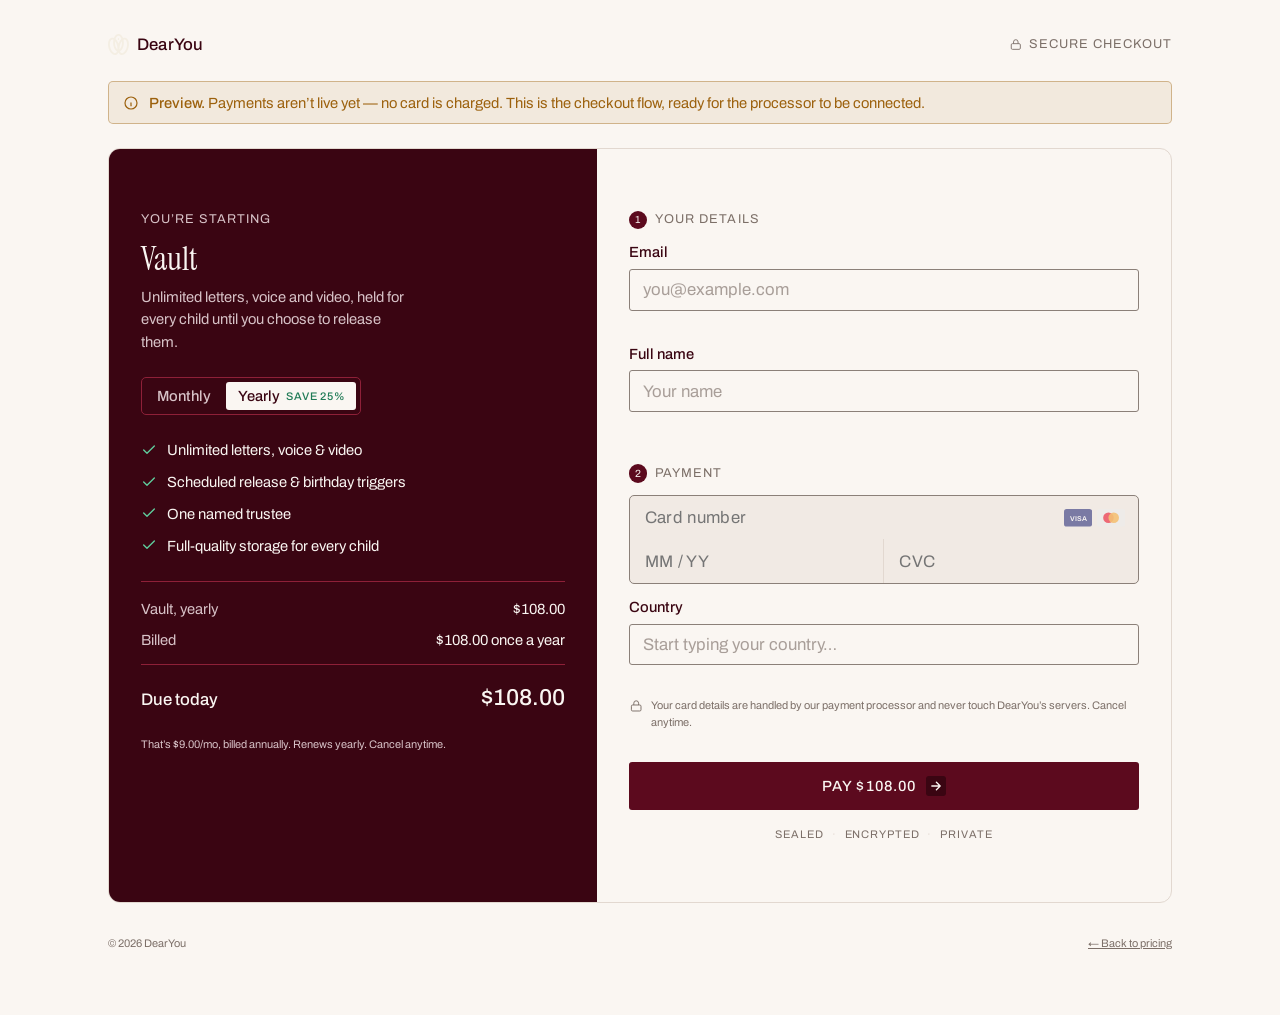
==== checkout.html @ 99346ab4 "Add checkout page with plan summary and country combobox Dedicated, design-matched checkout reached " ====
<!doctype html>
<html lang="en">
<head>
<meta charset="utf-8">
<meta name="viewport" content="width=device-width, initial-scale=1">
<title>Checkout · DearYou</title>
<meta name="description" content="Start your DearYou vault. Secure checkout.">
<meta name="robots" content="noindex">

<link rel="icon" href="Logo/Favicon/Favicon W.png">

<link rel="preconnect" href="https://fonts.googleapis.com">
<link rel="preconnect" href="https://fonts.gstatic.com" crossorigin>
<link rel="stylesheet" href="https://fonts.googleapis.com/css2?family=Archivo:wght@400;500;600&family=Instrument+Serif:ital@0;1&display=swap">

<link rel="stylesheet" href="tokens.css">

<style>
/* =====================================================================
   CHECKOUT
   A dedicated page, not a section of the landing page: checkout wants
   room, focus and no navigation to wander off into. Reuses the site's
   tokens, fonts and control atoms so it reads as the same product.

   Layout: a two-panel card — the order summary on a dark wine ground
   (branded, reassuring: "here is exactly what you are buying"), the form
   on paper (legible, the place you actually work). Stacks on a phone with
   the summary first, so the decision is visible before the fields.

   NOTE ON PAYMENT: no processor is wired yet. The card block is a styled
   placeholder standing in for the processor's hosted fields (e.g. Stripe
   Elements), which will mount into [data-card-mount] at integration time.
   Nothing here transmits card data anywhere — submit shows a local
   confirmation only. The demo banner says so out loud.
   ===================================================================== */

body{ min-height:100vh; }

/* --- Control atoms (subset lifted from the landing page) -------------- */
.ctl{
  display:inline-flex; align-items:center; justify-content:space-between;
  gap:var(--control-gap);
  height:var(--control-h); padding-inline:var(--control-pad);
  background:transparent;
  border:1px solid transparent; border-radius:var(--radius-xs);
  font-family:inherit; font-size:var(--size-control); font-weight:var(--weight-medium);
  letter-spacing:var(--tracking-label); text-transform:uppercase;
  text-decoration:none; white-space:nowrap; cursor:pointer; color:inherit;
  transition:background-color var(--duration-fast) var(--ease),
             color var(--duration-fast) var(--ease),
             border-color var(--duration-fast) var(--ease);
}
.ctl__icon{
  display:grid; place-items:center; flex:none;
  width:var(--control-icon); height:var(--control-icon);
  border:0; border-radius:var(--radius-xs);
  background:var(--swatch-wine-900); color:var(--swatch-paper);
  transition:background-color var(--duration-fast) var(--ease);
}
.ctl__icon svg{width:0.625rem; height:0.625rem; display:block;}
.ctl--solid{background:var(--swatch-wine-800); color:var(--swatch-paper);}
.ctl--solid .ctl__icon{background:var(--swatch-wine-900);}
.ctl--solid:hover{background:var(--swatch-wine-700);}
.ctl--ghost{border-color:var(--swatch-stone-400); color:var(--swatch-wine-900);}
.ctl--ghost .ctl__icon{background:color-mix(in srgb, var(--swatch-wine-900) 12%, transparent); color:var(--swatch-wine-900);}
.ctl--ghost:hover{background:color-mix(in srgb, var(--swatch-wine-900) 6%, transparent);}
.ctl[disabled]{opacity:0.55; cursor:default; pointer-events:none;}

/* --- Page frame ------------------------------------------------------- */
.co{
  min-height:100vh; display:flex; flex-direction:column;
  max-width:72rem; margin-inline:auto;
  padding:var(--space-5) var(--gutter) var(--space-8);
}

.co__bar{
  display:flex; align-items:center; justify-content:space-between; gap:var(--space-4);
  padding-block:var(--space-2) var(--space-5);
}
.co__brand{
  display:inline-flex; align-items:center; gap:0.5rem;
  text-decoration:none; color:var(--swatch-wine-900);
  font-weight:var(--weight-medium); letter-spacing:0.01em;
}
.co__brand img{ height:1.35rem; width:auto; display:block; }
.co__brand span{ font-size:var(--size-body); }
.co__secure{
  display:inline-flex; align-items:center; gap:0.4rem;
  font-size:var(--size-label); letter-spacing:var(--tracking-label);
  text-transform:uppercase; color:var(--swatch-stone-600);
}
.co__secure svg{ width:0.85rem; height:0.85rem; }

/* --- Demo banner ------------------------------------------------------ */
.co__demo{
  display:flex; align-items:center; gap:0.6rem;
  padding:0.6rem 0.9rem; margin-bottom:var(--space-5);
  border:1px solid color-mix(in srgb, var(--swatch-warning) 40%, transparent);
  background:color-mix(in srgb, var(--swatch-warning) 9%, var(--swatch-paper));
  border-radius:var(--radius-sm);
  font-size:var(--size-small); color:var(--swatch-warning);
}
.co__demo svg{ width:1rem; height:1rem; flex:none; }
.co__demo b{ font-weight:var(--weight-medium); }

/* --- The two-panel card ---------------------------------------------- */
.co__card{
  display:grid; grid-template-columns:minmax(0,1fr); gap:0;
  border:1px solid var(--swatch-sand);
  border-radius:var(--radius-lg); overflow:hidden;
  background:var(--swatch-paper);
}
/* display:grid above would otherwise defeat the [hidden] on the success card. */
.co__card[hidden]{ display:none; }
/* Grid children must be allowed to shrink to their track, or their auto
   min-width lets the panel overflow the card's clipped edge on a phone. */
.summary, .pay{ min-width:0; }
@media (min-width:52rem){
  .co__card{ grid-template-columns:minmax(0,0.85fr) minmax(0,1fr); }
}

/* Order summary — dark wine ground */
.summary{
  background:var(--swatch-wine-900); color:var(--swatch-paper);
  padding:var(--space-6);
  display:flex; flex-direction:column; gap:var(--space-5);
}
@media (min-width:52rem){ .summary{ padding:var(--space-7) var(--space-6); } }

.summary__kicker{
  font-size:var(--size-label); text-transform:uppercase;
  letter-spacing:var(--tracking-label); color:var(--swatch-clay);
}
.summary__plan{
  margin:0.35rem 0 0; font-family:var(--font-display); font-weight:400;
  font-size:var(--size-display-s); line-height:1.05; color:var(--swatch-paper);
}
.summary__plan em{ font-style:italic; }
.summary__blurb{
  margin:0.6rem 0 0; color:var(--swatch-clay);
  font-size:var(--size-small); line-height:var(--leading-body); max-width:34ch;
}

/* Billing switch (Vault only) */
.billing{
  display:inline-flex; align-self:flex-start; gap:0.25rem; padding:0.25rem;
  border:1px solid var(--swatch-wine-600); border-radius:var(--radius-sm);
}
.billing[hidden]{ display:none; }
.billing__opt{
  appearance:none; border:0; cursor:pointer;
  padding:0.4rem 0.7rem; border-radius:var(--radius-xs);
  background:transparent; color:var(--swatch-clay);
  font-family:inherit; font-size:var(--size-small); font-weight:var(--weight-medium);
  display:inline-flex; align-items:center; gap:0.4rem;
  transition:background-color var(--duration-fast) var(--ease), color var(--duration-fast) var(--ease);
}
.billing__opt[aria-pressed="true"]{ background:var(--swatch-paper); color:var(--swatch-wine-900); }
.billing__save{
  font-size:var(--size-fineprint); text-transform:uppercase; letter-spacing:0.06em;
  color:var(--swatch-success-lift);
}
.billing__opt[aria-pressed="true"] .billing__save{ color:var(--swatch-success); }

/* Feature list */
.summary__feats{ list-style:none; margin:0; padding:0; display:flex; flex-direction:column; gap:0.6rem; }
.summary__feats li{
  display:flex; align-items:flex-start; gap:0.6rem;
  font-size:var(--size-small); color:var(--swatch-paper);
}
.summary__feats svg{ width:1rem; height:1rem; flex:none; margin-top:0.15rem; color:var(--swatch-success-lift); }

.summary__lines{ border-top:1px solid var(--swatch-wine-600); padding-top:var(--space-4); display:flex; flex-direction:column; gap:0.6rem; }
.line{ display:flex; align-items:baseline; justify-content:space-between; gap:1rem; font-size:var(--size-small); color:var(--swatch-clay); }
.line[hidden]{ display:none; }
.line span:last-child{ color:var(--swatch-paper); font-variant-numeric:tabular-nums; }
.line--total{ border-top:1px solid var(--swatch-wine-600); padding-top:var(--space-4); margin-top:0.2rem; }
.line--total .line__k{ font-size:var(--size-body); color:var(--swatch-paper); font-weight:var(--weight-medium); text-transform:none; letter-spacing:0; }
.line--total .line__v{ font-size:var(--size-heading); color:var(--swatch-paper); font-weight:var(--weight-medium); }
.line__note{ font-size:var(--size-fineprint); color:var(--swatch-clay); }

/* --- Form panel ------------------------------------------------------- */
.pay{ padding:var(--space-6); }
@media (min-width:52rem){ .pay{ padding:var(--space-7) var(--space-6); } }

.pay__group{ margin-bottom:var(--space-6); }
.pay__group:last-of-type{ margin-bottom:var(--space-5); }
.pay__legend{
  font-size:var(--size-label); text-transform:uppercase; letter-spacing:var(--tracking-label);
  color:var(--swatch-stone-600); margin-bottom:var(--space-3);
  display:flex; align-items:center; gap:0.5rem;
}
.pay__legend .n{
  display:grid; place-items:center; width:1.15rem; height:1.15rem; border-radius:var(--radius-pill);
  background:var(--swatch-wine-800); color:var(--swatch-paper); font-size:0.65rem;
}

.field{ display:flex; flex-direction:column; gap:0.35rem; margin-bottom:var(--space-3); }
.field__label{ font-size:var(--size-small); color:var(--swatch-wine-900); font-weight:var(--weight-medium); }
.field__input{
  width:100%; min-width:0; height:2.6rem; padding-inline:0.8rem;
  font-family:inherit; font-size:var(--size-body); color:var(--swatch-ink);
  background:var(--swatch-paper);
  border:1px solid var(--swatch-stone-400); border-radius:var(--radius-xs);
  transition:border-color var(--duration-fast) var(--ease), box-shadow var(--duration-fast) var(--ease);
}
.field__input::placeholder{ color:color-mix(in srgb, var(--swatch-stone-600) 65%, transparent); }
.field__input:hover{ border-color:var(--swatch-stone-600); }
.field__input:focus-visible{ outline:2px solid var(--focus-ring); outline-offset:1px; border-color:var(--swatch-stone-600); }
.field__input[aria-invalid="true"]{ border-color:var(--swatch-red-700); }
.field__error{ font-size:var(--size-fineprint); color:var(--swatch-red-700); min-height:0.9rem; }

.field-row{ display:grid; grid-template-columns:1fr 1fr; gap:var(--space-3); }

/* --- Country combobox ------------------------------------------------- */
.combo{ position:relative; }
.combo__input[aria-expanded="true"]{ border-color:var(--swatch-stone-600); }
.combo__list{
  position:absolute; z-index:20; left:0; right:0; top:calc(100% + 0.35rem);
  margin:0; padding:0.3rem; list-style:none;
  max-height:15.5rem; overflow-y:auto; overscroll-behavior:contain;
  background:var(--swatch-paper); border:1px solid var(--swatch-stone-400);
  border-radius:var(--radius-sm);
  box-shadow:0 12px 30px -12px color-mix(in srgb, var(--swatch-wine-900) 45%, transparent);
}
.combo__list[hidden]{ display:none; }
.combo__opt{
  display:flex; align-items:center; gap:0.6rem;
  padding:0.5rem 0.6rem; border-radius:var(--radius-xs); cursor:pointer;
  font-size:var(--size-small); color:var(--swatch-ink);
}
.combo__opt:hover{
  background:color-mix(in srgb, var(--swatch-wine-800) 7%, transparent);
}
/* Keyboard-active row reads a step stronger than a hover, so arrowing
   through the list is easy to follow. */
.combo__opt[aria-selected="true"]{
  background:color-mix(in srgb, var(--swatch-wine-800) 14%, transparent);
}
.combo__opt .flag{ font-size:1.05rem; line-height:1; flex:none; }
.combo__opt .nm{ min-width:0; }
/* Highlight the typed run inside a suggestion. */
.combo__opt mark{ background:transparent; color:var(--swatch-red-700); font-weight:var(--weight-medium); }
.combo__empty{
  padding:0.6rem; font-size:var(--size-small); color:var(--swatch-stone-600); text-align:center;
}

/* Card mount — the placeholder that becomes the processor's hosted fields */
.card{
  border:1px solid var(--swatch-stone-400); border-radius:var(--radius-sm);
  background:var(--swatch-paper-2); overflow:hidden;
}
.card__row{ display:flex; align-items:center; gap:0.6rem; padding:0.7rem 0.8rem; }
.card__row + .card__row{ border-top:1px solid var(--swatch-sand); }
.card__split{ display:flex; }
.card__split .card__row{ flex:1; }
.card__split .card__row + .card__row{ border-top:0; border-left:1px solid var(--swatch-sand); }
.card__in{
  flex:1; min-width:0; border:0; background:transparent; font-family:inherit;
  font-size:var(--size-body); color:var(--swatch-ink); letter-spacing:0.02em;
}
.card__in:focus{ outline:0; }
.card__brands{ display:flex; gap:0.3rem; flex:none; }
.card__brands svg{ height:1.1rem; width:auto; opacity:0.55; }

.pay__note{
  display:flex; align-items:flex-start; gap:0.5rem;
  font-size:var(--size-fineprint); color:var(--swatch-stone-600); line-height:1.5;
  margin-top:var(--space-3);
}
.pay__note svg{ width:0.9rem; height:0.9rem; flex:none; margin-top:0.1rem; color:var(--swatch-stone-600); }

.pay__submit{
  width:100%; height:3rem; justify-content:center; gap:0.6rem;
  font-size:var(--size-small); margin-top:var(--space-2);
}
.pay__trust{
  display:flex; align-items:center; justify-content:center; gap:0.5rem;
  margin-top:var(--space-4); font-size:var(--size-fineprint);
  text-transform:uppercase; letter-spacing:var(--tracking-label); color:var(--swatch-stone-600);
}
.pay__trust em{ font-style:normal; color:var(--swatch-sand); }

/* --- Success view ----------------------------------------------------- */
.done{ text-align:center; padding:var(--space-8) var(--space-6); }
.done__mark{
  width:3.5rem; height:3.5rem; margin:0 auto var(--space-5);
  display:grid; place-items:center; border-radius:var(--radius-pill);
  background:color-mix(in srgb, var(--swatch-success) 14%, var(--swatch-paper));
  color:var(--swatch-success);
}
.done__mark svg{ width:1.6rem; height:1.6rem; }
.done h1{
  margin:0 0 0.6rem; font-family:var(--font-display); font-weight:400;
  font-size:var(--size-display-s); color:var(--swatch-wine-900);
}
.done p{ margin:0 auto var(--space-5); max-width:40ch; color:var(--swatch-stone-600); font-size:var(--size-body); }
.done .ctl{ display:inline-flex; }

.co__foot{
  margin-top:auto; padding-top:var(--space-6);
  display:flex; flex-wrap:wrap; align-items:center; justify-content:space-between; gap:var(--space-3);
  font-size:var(--size-fineprint); color:var(--swatch-stone-600);
}
.co__foot a{ color:var(--swatch-stone-600); }
</style>
</head>
<body>

<main class="co">

  <div class="co__bar">
    <a class="co__brand" href="index.html" aria-label="DearYou home">
      <img src="Logo/Logo Icon.svg" alt="">
      <span>DearYou</span>
    </a>
    <span class="co__secure">
      <svg viewBox="0 0 24 24" fill="none" stroke="currentColor" stroke-width="1.6" aria-hidden="true">
        <rect x="4" y="10" width="16" height="10" rx="2"/><path d="M8 10V7a4 4 0 0 1 8 0v3"/>
      </svg>
      Secure checkout
    </span>
  </div>

  <div class="co__demo" role="note">
    <svg viewBox="0 0 24 24" fill="none" stroke="currentColor" stroke-width="1.8" aria-hidden="true">
      <circle cx="12" cy="12" r="9"/><path d="M12 8h.01M11 12h1v4h1"/>
    </svg>
    <span><b>Preview.</b> Payments aren’t live yet — no card is charged. This is the checkout flow, ready for the processor to be connected.</span>
  </div>

  <!-- ============ CHECKOUT CARD ============ -->
  <section class="co__card" data-checkout>

    <!-- Order summary -->
    <aside class="summary">
      <div>
        <p class="summary__kicker">You’re starting</p>
        <h1 class="summary__plan" data-sum-plan>Vault</h1>
        <p class="summary__blurb" data-sum-blurb></p>
      </div>

      <div class="billing" role="group" aria-label="Billing period" data-billing-wrap>
        <button class="billing__opt" type="button" data-billing="monthly" aria-pressed="false">Monthly</button>
        <button class="billing__opt" type="button" data-billing="yearly" aria-pressed="true">
          Yearly <span class="billing__save">Save 25%</span>
        </button>
      </div>

      <ul class="summary__feats" data-sum-feats></ul>

      <div class="summary__lines">
        <div class="line"><span data-sum-itemname>Vault, yearly</span><span data-sum-itemprice>$108.00</span></div>
        <div class="line" data-sum-billedrow><span>Billed</span><span data-sum-billed>Once a year</span></div>
        <div class="line line--total">
          <span class="line__k">Due today</span>
          <span class="line__v" data-sum-total>$108.00</span>
        </div>
        <p class="line__note" data-sum-foot></p>
      </div>
    </aside>

    <!-- Payment form -->
    <form class="pay" novalidate data-pay-form>

      <div class="pay__group">
        <p class="pay__legend"><span class="n">1</span> Your details</p>
        <div class="field">
          <label class="field__label" for="co-email">Email</label>
          <input class="field__input" id="co-email" name="email" type="email" inputmode="email"
                 autocomplete="email" placeholder="you@example.com" required>
          <span class="field__error" data-error-for="email"></span>
        </div>
        <div class="field">
          <label class="field__label" for="co-name">Full name</label>
          <input class="field__input" id="co-name" name="name" type="text"
                 autocomplete="name" placeholder="Your name" required>
          <span class="field__error" data-error-for="name"></span>
        </div>
      </div>

      <div class="pay__group">
        <p class="pay__legend"><span class="n">2</span> Payment</p>

        <!-- Processor's hosted fields mount here at integration. Until then,
             these are inert styled inputs for layout and flow only. -->
        <div class="card" data-card-mount>
          <div class="card__row">
            <input class="card__in" data-card="number" inputmode="numeric" autocomplete="cc-number"
                   placeholder="Card number" aria-label="Card number">
            <span class="card__brands" aria-hidden="true">
              <svg viewBox="0 0 32 20" fill="none"><rect width="32" height="20" rx="3" fill="#1A1F71"/><text x="16" y="14" font-family="Archivo, sans-serif" font-size="8" fill="#fff" text-anchor="middle" font-weight="600">VISA</text></svg>
              <svg viewBox="0 0 32 20" fill="none"><rect width="32" height="20" rx="3" fill="#EDEDED"/><circle cx="13" cy="10" r="6" fill="#EB001B"/><circle cx="19" cy="10" r="6" fill="#F79E1B" fill-opacity="0.9"/></svg>
            </span>
          </div>
          <div class="card__split">
            <div class="card__row">
              <input class="card__in" data-card="exp" inputmode="numeric" autocomplete="cc-exp"
                     placeholder="MM / YY" aria-label="Expiry date">
            </div>
            <div class="card__row">
              <input class="card__in" data-card="cvc" inputmode="numeric" autocomplete="cc-csc"
                     placeholder="CVC" aria-label="Security code">
            </div>
          </div>
        </div>

        <div class="field" style="margin-top:var(--space-3)">
          <label class="field__label" for="co-country">Country</label>
          <div class="combo" data-combo>
            <input class="field__input combo__input" id="co-country" name="country" type="text"
                   autocomplete="off" autocapitalize="off" spellcheck="false"
                   placeholder="Start typing your country…"
                   role="combobox" aria-expanded="false" aria-autocomplete="list"
                   aria-controls="co-country-list" aria-activedescendant="">
            <input type="hidden" name="country_code" data-combo-code>
            <ul class="combo__list" id="co-country-list" role="listbox" aria-label="Countries" hidden></ul>
          </div>
          <span class="field__error" data-error-for="country"></span>
        </div>

        <p class="pay__note">
          <svg viewBox="0 0 24 24" fill="none" stroke="currentColor" stroke-width="1.6" aria-hidden="true">
            <rect x="4" y="10" width="16" height="10" rx="2"/><path d="M8 10V7a4 4 0 0 1 8 0v3"/>
          </svg>
          Your card details are handled by our payment processor and never touch DearYou’s servers. Cancel anytime.
        </p>
      </div>

      <button class="ctl ctl--solid pay__submit" type="submit" data-submit>
        <span class="ctl__label" data-submit-label>Pay $108.00</span>
        <span class="ctl__icon" aria-hidden="true">
          <svg viewBox="0 0 12 12" fill="none"><path d="M1 6h10M6.5 1.5 11 6l-4.5 4.5"
            stroke="currentColor" stroke-width="1.6" stroke-linecap="round" stroke-linejoin="round"/></svg>
        </span>
      </button>

      <p class="pay__trust">Sealed <em>·</em> Encrypted <em>·</em> Private</p>
    </form>

  </section>

  <!-- ============ SUCCESS ============ -->
  <section class="co__card" data-done hidden>
    <div class="done" style="grid-column:1 / -1">
      <div class="done__mark">
        <svg viewBox="0 0 24 24" fill="none" stroke="currentColor" stroke-width="2" aria-hidden="true">
          <path d="M20 6 9 17l-5-5" stroke-linecap="round" stroke-linejoin="round"/>
        </svg>
      </div>
      <h1>Your vault is <em style="font-style:italic; font-family:var(--font-display)">ready to begin.</em></h1>
      <p data-done-msg>This is a preview — no payment was taken. Once the processor is connected, this is where the confirmation lands.</p>
      <a class="ctl ctl--ghost" href="index.html">
        <span class="ctl__label">Back to site</span>
        <span class="ctl__icon" aria-hidden="true">
          <svg viewBox="0 0 12 12" fill="none"><path d="M1 6h10M6.5 1.5 11 6l-4.5 4.5"
            stroke="currentColor" stroke-width="1.6" stroke-linecap="round" stroke-linejoin="round"/></svg>
        </span>
      </a>
    </div>
  </section>

  <div class="co__foot">
    <span>© <span data-year></span> DearYou</span>
    <span><a href="index.html#pricing">← Back to pricing</a></span>
  </div>

</main>

<script>
/* ---------------------------------------------------------------------
   Checkout logic. Reads ?plan= and ?billing= from the URL, renders the
   order summary, keeps the Vault billing switch and the totals in step,
   validates the details, and on submit shows a local confirmation.

   No network, no processor: swap the submit handler for the processor's
   confirm call, and mount its hosted fields into [data-card-mount], to go
   live. Prices live in PLANS — one source of truth, matched to the
   landing page's pricing section.
   --------------------------------------------------------------------- */
(() => {
  const money = n => '$' + n.toFixed(2);

  // Matches the landing page: Vault is a monthly rate ($12, or $9 billed
  // yearly); Forever is a single payment. Yearly total = 12 x the monthly
  // yearly rate.
  const PLANS = {
    vault: {
      name: 'Vault',
      blurb: 'Unlimited letters, voice and video, held for every child until you choose to release them.',
      feats: [
        'Unlimited letters, voice & video',
        'Scheduled release & birthday triggers',
        'One named trustee',
        'Full-quality storage for every child'
      ],
      billed: true,
      rates: { monthly: 12, yearly: 9 }   // per month
    },
    forever: {
      name: 'Forever',
      blurb: 'Everything in Vault, held for life — endowed storage, no renewals to miss, no lapsed card to close the vault.',
      feats: [
        'Everything in Vault, for life',
        'One payment, no renewals',
        'Endowed storage',
        'Named trustee & full-quality storage'
      ],
      billed: false,
      oneTime: 390
    }
  };

  const params  = new URLSearchParams(location.search);
  const planKey = PLANS[params.get('plan')] ? params.get('plan') : 'vault';
  const plan    = PLANS[planKey];
  let period    = params.get('billing') === 'monthly' ? 'monthly' : 'yearly';

  // --- element handles ---
  const $ = s => document.querySelector(s);
  const sumPlan  = $('[data-sum-plan]');
  const sumBlurb = $('[data-sum-blurb]');
  const sumFeats = $('[data-sum-feats]');
  const itemName = $('[data-sum-itemname]');
  const itemPrice= $('[data-sum-itemprice]');
  const billedRow= $('[data-sum-billedrow]');
  const billedEl = $('[data-sum-billed]');
  const totalEl  = $('[data-sum-total]');
  const footEl   = $('[data-sum-foot]');
  const billWrap = $('[data-billing-wrap]');
  const billOpts = [...document.querySelectorAll('[data-billing]')];
  const submitLbl= $('[data-submit-label]');

  const tick = `<svg viewBox="0 0 24 24" fill="none" stroke="currentColor" stroke-width="2"><path d="M20 6 9 17l-5-5" stroke-linecap="round" stroke-linejoin="round"/></svg>`;

  // --- render ---
  const render = () => {
    sumPlan.textContent = plan.name;
    sumBlurb.textContent = plan.blurb;
    sumFeats.innerHTML = plan.feats.map(f => `<li>${tick}<span>${f}</span></li>`).join('');

    // Billing switch only applies to a recurring plan.
    billWrap.hidden = !plan.billed;

    let total, itemLabel, billedText, foot, payLabel;

    if (plan.billed) {
      const perMonth = plan.rates[period];
      if (period === 'yearly') {
        total = perMonth * 12;
        itemLabel = `${plan.name}, yearly`;
        billedText = `${money(total)} once a year`;
        foot = `That’s ${money(perMonth)}/mo, billed annually. Renews yearly. Cancel anytime.`;
      } else {
        total = perMonth;
        itemLabel = `${plan.name}, monthly`;
        billedText = `${money(total)} each month`;
        foot = `${money(perMonth)}/mo. Renews monthly. Cancel anytime.`;
      }
      billedRow.hidden = false;
      payLabel = `Pay ${money(total)}`;
    } else {
      total = plan.oneTime;
      itemLabel = `${plan.name}, one payment`;
      billedText = '';
      foot = 'A single payment. No renewals, ever.';
      billedRow.hidden = true;
      payLabel = `Pay ${money(total)}`;
    }

    itemName.textContent  = itemLabel;
    itemPrice.textContent = money(total);
    billedEl.textContent  = billedText;
    totalEl.textContent   = money(total);
    footEl.textContent    = foot;
    submitLbl.textContent = payLabel;

    billOpts.forEach(o => o.setAttribute('aria-pressed', String(o.dataset.billing === period)));

    // Reflect the choice in the URL without reloading, so the page is
    // shareable and a refresh keeps the selection.
    const u = new URL(location.href);
    u.searchParams.set('plan', planKey);
    if (plan.billed) u.searchParams.set('billing', period); else u.searchParams.delete('billing');
    history.replaceState(null, '', u);
  };

  billOpts.forEach(o => o.addEventListener('click', () => { period = o.dataset.billing; render(); }));
  render();

  // --- light input niceties (purely cosmetic; the processor owns the real
  //     card fields at integration) ---
  const num = $('[data-card="number"]');
  const exp = $('[data-card="exp"]');
  const cvc = $('[data-card="cvc"]');
  if (num) num.addEventListener('input', () => {
    let v = num.value.replace(/\D/g, '').slice(0, 16);
    num.value = v.replace(/(.{4})/g, '$1 ').trim();
  });
  if (exp) exp.addEventListener('input', () => {
    let v = exp.value.replace(/\D/g, '').slice(0, 4);
    exp.value = v.length > 2 ? v.slice(0, 2) + ' / ' + v.slice(2) : v;
  });
  if (cvc) cvc.addEventListener('input', () => { cvc.value = cvc.value.replace(/\D/g, '').slice(0, 4); });

  // --- validation + submit ---
  const form = $('[data-pay-form]');
  const setErr = (name, msg) => {
    const field = form.querySelector(`[name="${name}"]`);
    const slot  = form.querySelector(`[data-error-for="${name}"]`);
    if (field) field.setAttribute('aria-invalid', msg ? 'true' : 'false');
    if (slot)  slot.textContent = msg || '';
  };
  const validEmail = v => /^[^\s@]+@[^\s@]+\.[^\s@]+$/.test(v);

  form.addEventListener('submit', e => {
    e.preventDefault();
    let ok = true;
    const email = form.email.value.trim();
    const name  = form.name.value.trim();

    if (!validEmail(email)) { setErr('email', 'Enter a valid email address.'); ok = false; } else setErr('email', '');
    if (name.length < 2)    { setErr('name', 'Enter the name on the card.'); ok = false; } else setErr('name', '');

    // Country must be a real pick from the list (the hidden code is set only
    // when a suggestion is chosen), not free-typed text.
    if (!form.country_code.value) {
      setErr('country', form.country.value.trim() ? 'Choose your country from the list.' : 'Select your country.');
      ok = false;
    } else setErr('country', '');

    if (!ok) { form.querySelector('[aria-invalid="true"]').focus(); return; }

    // ---- INTEGRATION POINT ----
    // Replace this block with the processor's confirm call (e.g. Stripe
    // confirmPayment), passing { plan: planKey, period, email, name }.
    // On success, show the confirmation below.
    showDone(email);
  });

  const showDone = email => {
    const card = $('[data-checkout]');
    const done = $('[data-done]');
    const msg  = $('[data-done-msg]');
    if (msg) msg.textContent = `This is a preview — no payment was taken. When the processor is connected, ${email} will get the receipt and the link to open the vault.`;
    card.hidden = true;
    done.hidden = false;
    done.scrollIntoView({ behavior: 'smooth', block: 'start' });
  };

  // footer year
  const y = document.querySelector('[data-year]');
  if (y) y.textContent = new Date().getFullYear();
})();

/* ---------------------------------------------------------------------
   Country combobox. Type to filter; a styled suggestion list drops down.
   Full keyboard support (Up/Down/Enter/Esc), click or tap to choose, and
   the ISO code is written to a hidden field for the processor. Flags are
   derived from the code, so the data stays a plain [code, name] list.
   --------------------------------------------------------------------- */
(() => {
  const COUNTRIES = [
    ['AF','Afghanistan'],['AL','Albania'],['DZ','Algeria'],['AD','Andorra'],['AO','Angola'],
    ['AG','Antigua and Barbuda'],['AR','Argentina'],['AM','Armenia'],['AU','Australia'],['AT','Austria'],
    ['AZ','Azerbaijan'],['BS','Bahamas'],['BH','Bahrain'],['BD','Bangladesh'],['BB','Barbados'],
    ['BY','Belarus'],['BE','Belgium'],['BZ','Belize'],['BJ','Benin'],['BT','Bhutan'],
    ['BO','Bolivia'],['BA','Bosnia and Herzegovina'],['BW','Botswana'],['BR','Brazil'],['BN','Brunei'],
    ['BG','Bulgaria'],['BF','Burkina Faso'],['BI','Burundi'],['CV','Cabo Verde'],['KH','Cambodia'],
    ['CM','Cameroon'],['CA','Canada'],['CF','Central African Republic'],['TD','Chad'],['CL','Chile'],
    ['CN','China'],['CO','Colombia'],['KM','Comoros'],['CG','Congo'],['CD','Congo (DRC)'],
    ['CR','Costa Rica'],['CI','Côte d’Ivoire'],['HR','Croatia'],['CU','Cuba'],['CY','Cyprus'],
    ['CZ','Czechia'],['DK','Denmark'],['DJ','Djibouti'],['DM','Dominica'],['DO','Dominican Republic'],
    ['EC','Ecuador'],['EG','Egypt'],['SV','El Salvador'],['GQ','Equatorial Guinea'],['ER','Eritrea'],
    ['EE','Estonia'],['SZ','Eswatini'],['ET','Ethiopia'],['FJ','Fiji'],['FI','Finland'],
    ['FR','France'],['GA','Gabon'],['GM','Gambia'],['GE','Georgia'],['DE','Germany'],
    ['GH','Ghana'],['GR','Greece'],['GD','Grenada'],['GT','Guatemala'],['GN','Guinea'],
    ['GW','Guinea-Bissau'],['GY','Guyana'],['HT','Haiti'],['HN','Honduras'],['HU','Hungary'],
    ['IS','Iceland'],['IN','India'],['ID','Indonesia'],['IR','Iran'],['IQ','Iraq'],
    ['IE','Ireland'],['IL','Israel'],['IT','Italy'],['JM','Jamaica'],['JP','Japan'],
    ['JO','Jordan'],['KZ','Kazakhstan'],['KE','Kenya'],['KI','Kiribati'],['KW','Kuwait'],
    ['KG','Kyrgyzstan'],['LA','Laos'],['LV','Latvia'],['LB','Lebanon'],['LS','Lesotho'],
    ['LR','Liberia'],['LY','Libya'],['LI','Liechtenstein'],['LT','Lithuania'],['LU','Luxembourg'],
    ['MG','Madagascar'],['MW','Malawi'],['MY','Malaysia'],['MV','Maldives'],['ML','Mali'],
    ['MT','Malta'],['MH','Marshall Islands'],['MR','Mauritania'],['MU','Mauritius'],['MX','Mexico'],
    ['FM','Micronesia'],['MD','Moldova'],['MC','Monaco'],['MN','Mongolia'],['ME','Montenegro'],
    ['MA','Morocco'],['MZ','Mozambique'],['MM','Myanmar'],['NA','Namibia'],['NR','Nauru'],
    ['NP','Nepal'],['NL','Netherlands'],['NZ','New Zealand'],['NI','Nicaragua'],['NE','Niger'],
    ['NG','Nigeria'],['KP','North Korea'],['MK','North Macedonia'],['NO','Norway'],['OM','Oman'],
    ['PK','Pakistan'],['PW','Palau'],['PS','Palestine'],['PA','Panama'],['PG','Papua New Guinea'],
    ['PY','Paraguay'],['PE','Peru'],['PH','Philippines'],['PL','Poland'],['PT','Portugal'],
    ['QA','Qatar'],['RO','Romania'],['RU','Russia'],['RW','Rwanda'],['KN','Saint Kitts and Nevis'],
    ['LC','Saint Lucia'],['VC','Saint Vincent and the Grenadines'],['WS','Samoa'],['SM','San Marino'],['ST','São Tomé and Príncipe'],
    ['SA','Saudi Arabia'],['SN','Senegal'],['RS','Serbia'],['SC','Seychelles'],['SL','Sierra Leone'],
    ['SG','Singapore'],['SK','Slovakia'],['SI','Slovenia'],['SB','Solomon Islands'],['SO','Somalia'],
    ['ZA','South Africa'],['KR','South Korea'],['SS','South Sudan'],['ES','Spain'],['LK','Sri Lanka'],
    ['SD','Sudan'],['SR','Suriname'],['SE','Sweden'],['CH','Switzerland'],['SY','Syria'],
    ['TW','Taiwan'],['TJ','Tajikistan'],['TZ','Tanzania'],['TH','Thailand'],['TL','Timor-Leste'],
    ['TG','Togo'],['TO','Tonga'],['TT','Trinidad and Tobago'],['TN','Tunisia'],['TR','Türkiye'],
    ['TM','Turkmenistan'],['TV','Tuvalu'],['UG','Uganda'],['UA','Ukraine'],['AE','United Arab Emirates'],
    ['GB','United Kingdom'],['US','United States'],['UY','Uruguay'],['UZ','Uzbekistan'],['VU','Vanuatu'],
    ['VA','Vatican City'],['VE','Venezuela'],['VN','Vietnam'],['YE','Yemen'],['ZM','Zambia'],['ZW','Zimbabwe']
  ].map(([code, name]) => ({
    code, name,
    // Regional-indicator pair — renders as the flag emoji where supported.
    flag: code.replace(/./g, c => String.fromCodePoint(127397 + c.charCodeAt(0))),
    lc: name.toLowerCase()
  }));

  const wrap = document.querySelector('[data-combo]');
  if (!wrap) return;
  const input = wrap.querySelector('.combo__input');
  const hidden= wrap.querySelector('[data-combo-code]');
  const list  = wrap.querySelector('.combo__list');

  let matches = [];
  let active  = -1;
  let open    = false;

  const esc = s => s.replace(/[&<>"]/g, c => ({'&':'&amp;','<':'&lt;','>':'&gt;','"':'&quot;'}[c]));
  // Wrap the matched run so the reader sees why each suggestion is here.
  const mark = (name, q) => {
    if (!q) return esc(name);
    const i = name.toLowerCase().indexOf(q.toLowerCase());
    if (i < 0) return esc(name);
    return esc(name.slice(0, i)) + '<mark>' + esc(name.slice(i, i + q.length)) + '</mark>' + esc(name.slice(i + q.length));
  };

  const filter = q => {
    q = q.trim().toLowerCase();
    if (!q) return COUNTRIES.slice();
    // Names that start with the query first, then names that merely contain it.
    const starts = [], has = [];
    for (const c of COUNTRIES) {
      const i = c.lc.indexOf(q);
      if (i === 0) starts.push(c); else if (i > 0) has.push(c);
    }
    return starts.concat(has);
  };

  const render = q => {
    matches = filter(q);
    if (!matches.length) {
      list.innerHTML = '<li class="combo__empty" role="presentation">No match — check the spelling</li>';
    } else {
      list.innerHTML = matches.map((c, i) =>
        `<li class="combo__opt" id="co-c-${c.code}" role="option" data-i="${i}" aria-selected="false">
           <span class="flag" aria-hidden="true">${c.flag}</span><span class="nm">${mark(c.name, q)}</span>
         </li>`).join('');
    }
    active = -1;
    input.setAttribute('aria-activedescendant', '');
  };

  const show = () => { list.hidden = false; open = true; input.setAttribute('aria-expanded', 'true'); };
  const hide = () => { list.hidden = true; open = false; active = -1; input.setAttribute('aria-expanded', 'false'); input.setAttribute('aria-activedescendant', ''); };

  const paint = () => {
    [...list.children].forEach((el, i) => {
      const on = i === active;
      if (el.setAttribute) el.setAttribute('aria-selected', on ? 'true' : 'false');
      if (on) { input.setAttribute('aria-activedescendant', el.id || ''); el.scrollIntoView({ block: 'nearest' }); }
    });
  };

  const choose = c => {
    input.value = c.name;
    hidden.value = c.code;
    hide();
    input.setAttribute('aria-invalid', 'false');
  };

  input.addEventListener('focus', () => { render(input.value); show(); });
  input.addEventListener('input', () => { hidden.value = ''; render(input.value); show(); });

  input.addEventListener('keydown', e => {
    if (e.key === 'ArrowDown') {
      if (!open) { render(input.value); show(); }
      if (matches.length) { active = (active + 1) % matches.length; paint(); }
      e.preventDefault();
    } else if (e.key === 'ArrowUp') {
      if (matches.length) { active = (active - 1 + matches.length) % matches.length; paint(); }
      e.preventDefault();
    } else if (e.key === 'Enter') {
      if (open && active >= 0 && matches[active]) { choose(matches[active]); e.preventDefault(); }
    } else if (e.key === 'Escape') {
      if (open) { hide(); e.preventDefault(); }
    }
  });

  // mousedown (not click) so selecting doesn't blur-close the list first.
  list.addEventListener('mousedown', e => {
    const opt = e.target.closest('.combo__opt');
    if (!opt) return;
    e.preventDefault();
    const c = matches[+opt.dataset.i];
    if (c) choose(c);
  });

  input.addEventListener('blur', () => setTimeout(() => { if (open) hide(); }, 120));
  document.addEventListener('pointerdown', e => { if (open && !wrap.contains(e.target)) hide(); });
})();
</script>

</body>
</html>
---- tokens.css ----
/* ==========================================================================
   DearYou — design tokens
   Foundation layer. Every color, size and motion value in the site resolves
   from here. Nothing below should appear as a literal anywhere else.
   ========================================================================== */

:root {

  /* --- Swatches --------------------------------------------------------
     Raw brand values. Components never reference these directly; they
     reference the role tokens further down. */

  /* Wine — the brand ground */
  --swatch-ink:        #14090C;  /* near-black, red undertone. No pure black. */
  --swatch-wine-900:   #3A0512;  /* deepest — footer, dark hero */
  --swatch-wine-800:   #5C0A1E;  /* THE brand burgundy */
  --swatch-wine-700:   #75142C;  /* raised surface / hover on wine */
  --swatch-wine-600:   #8E2038;  /* hairline divider on wine */
  --swatch-wine-500:   #C06A7E;  /* interactive border on wine — clears 3:1 */

  /* Red — accent. Two tiers, because one red cannot serve both grounds. */
  --swatch-red-700:    #C10825;  /* red TEXT on paper — 5.87:1 */
  --swatch-red-500:    #E30B2C;  /* the brand red — fills, rules, graphics */
  --swatch-red-400:    #FF3A54;  /* accent UI on wine — 3.94:1, large/non-text */
  --swatch-red-300:    #FF6B7A;  /* small red text on wine — 5.03:1 */
  --swatch-red-050:    #FCE8EB;  /* tint fill on paper */

  /* Paper — warm neutrals, biased toward the wine so nothing reads grey-blue */
  --swatch-paper:      #FAF6F2;  /* main light ground. No pure white. */
  --swatch-paper-2:    #F1EAE4;  /* card / alternating section */
  --swatch-sand:       #E2D8D0;  /* hairline divider on paper */
  --swatch-stone-400:  #8B8079;  /* interactive border on paper — 3.58:1 */
  --swatch-stone-600:  #7C6F68;  /* secondary text on paper — 4.51:1 */
  --swatch-clay:       #D8C3C8;  /* secondary text on wine — 8.28:1 */

  /* Semantic — deliberately outside the brand hues */
  --swatch-success:      #1F7A55;  /* on paper — 4.92:1 */
  --swatch-success-lift: #5FCF9E;  /* on wine  — 7.19:1 */
  --swatch-warning:      #9C610D;  /* on paper — 4.73:1 */


  /* --- Roles: paper theme (default) ------------------------------------ */

  --bg:            var(--swatch-paper);
  --bg-raised:     var(--swatch-paper-2);
  --text:          var(--swatch-ink);
  --text-heading:  var(--swatch-wine-900);
  --text-muted:    var(--swatch-stone-600);
  --accent:        var(--swatch-red-500);
  --accent-text:   var(--swatch-red-700);
  --line:          var(--swatch-sand);
  --line-strong:   var(--swatch-stone-400);

  --btn-bg:           var(--swatch-wine-800);
  --btn-text:         var(--swatch-paper);
  --btn-bg-hover:     var(--swatch-wine-700);
  --btn-ghost-border: var(--swatch-stone-400);
  --btn-ghost-text:   var(--swatch-wine-900);

  --state-ok:      var(--swatch-success);
  --state-warn:    var(--swatch-warning);
  --state-error:   var(--swatch-red-700);
  --focus-ring:    var(--swatch-red-500);

  --selection-bg:   var(--swatch-red-050);
  --selection-text: var(--swatch-wine-900);


  /* --- Type ------------------------------------------------------------
     Two families. The serif is an EMPHASIS SPAN inside a heading — same
     size, same tracking, same case as the sans beside it. It is never a
     heading level of its own.

     The display face is Instrument Serif: flat, sheared terminals and no ball
     serifs anywhere, which is why it replaced Playfair. Single weight, 400,
     roman and italic. Free, self-hostable, no licence to renew.
     (IvyPresto Headline stays a paid option if it is ever wanted; it would
     need an Adobe Fonts Web Project on our own account.) */

  --font-display: "Instrument Serif", "Times New Roman", serif;
  --font-sans:    "Archivo", "Helvetica Neue", Arial, sans-serif;
  --font-mono:    ui-monospace, "SFMono-Regular", Menlo, monospace;

  --weight-regular: 400;
  --weight-medium:  500;
  --weight-display: 400;  /* Instrument Serif ships one weight. */

  /* Fluid, 320px -> 1600px */
  --size-display-xl: clamp(3rem,      1.8750rem + 5.6250vw, 7.5rem);   /*  48 -> 120 */
  --size-display-l:  clamp(2.5rem,    1.8750rem + 3.1250vw, 5rem);     /*  40 ->  80 */
  --size-display-m:  clamp(2rem,      1.6250rem + 1.8750vw, 3.5rem);   /*  32 ->  56 */
  --size-display-s:  clamp(1.5rem,    1.3125rem + 0.9375vw, 2.25rem);  /*  24 ->  36 */
  --size-heading:    clamp(1.25rem,   1.1875rem + 0.3125vw, 1.5rem);   /*  20 ->  24 */
  --size-body-l:     clamp(1.0625rem, 1.0156rem + 0.2344vw, 1.25rem);  /*  17 ->  20 */
  --size-body:       clamp(1rem,      0.9844rem + 0.0781vw, 1.0625rem);/*  16 ->  17 */
  --size-small:      clamp(0.875rem,  0.8594rem + 0.0781vw, 0.9375rem);/*  14 ->  15 */
  --size-label:      clamp(0.75rem,   0.7344rem + 0.0781vw, 0.8125rem);/*  12 ->  13 */
  /* Button and nav text. Smaller than a label — the reference runs its
     controls at roughly 0.29x the headline, well under body size. */
  --size-control:    clamp(0.6875rem, 0.6500rem + 0.1000vw, 0.75rem);  /*  11 ->  12 */
  /* One step under --size-control. Fine print only: the copyright line and
     the legal links in the footer bar. Nothing that has to be read at a
     glance should sit at this size. */
  --size-fineprint:  clamp(0.6250rem, 0.5900rem + 0.1400vw, 0.6875rem);/*  10 ->  11 */

  --leading-display: 0.95;
  --leading-tight:   1.15;
  --leading-body:    1.5;

  --tracking-display: -0.025em;  /* the uppercase display lockup */
  --tracking-normal:   0em;
  --tracking-label:    0.08em;   /* uppercase micro-labels only */


  /* --- Layout ---------------------------------------------------------- */

  --page-max:  90rem;    /* 1440px */
  --read-max:  38rem;    /* ~65ch of body copy */
  --gutter:    clamp(1.25rem, 0.75rem + 2.5vw, 3rem);
  --grid-gap:  clamp(1rem, 0.5rem + 2vw, 2rem);
  --grid-cols: 12;

  --space-1: 0.25rem;
  --space-2: 0.5rem;
  --space-3: 0.75rem;
  --space-4: 1rem;
  --space-5: 1.5rem;
  --space-6: 2rem;
  --space-7: 3rem;
  --space-8: 4rem;
  --section-y:       clamp(4rem, 2rem + 10vw, 10rem);
  --section-y-large: clamp(6rem, 3rem + 15vw, 15rem);

  /* Squared, not rounded. The reference sits at 2.67px on every control and
     5.33px on the nav bar itself; nothing on that site is a pill. */
  --radius-xs:   0.1875rem;  /*  3px — buttons, icon boxes, nav links */
  --radius-sm:   0.3125rem;  /*  5px — the nav bar, cards */
  --radius-md:   0.5rem;
  --radius-lg:   0.75rem;
  --radius-pill: 100vw;      /* status dots only, never a button */
  --border-width: 1px;

  /* Controls.
     --control-h is THE button height for the whole site. Every button in
     every section uses it, so they all line up. The nav bar is taller and
     has its own token.

     Proportions are taken from the reference, measured against its own button
     height: padding 0.43x, icon square 0.57x, gap 0.29x. Padding is equal on
     both sides; the icon square sits inside the right padding, never flush
     against the edge. */
  --nav-h:          3rem;       /* 48px — the floating nav bar */
  --control-h:      2.1875rem;  /* 35px — every button, everywhere */
  --control-icon:   1.25rem;    /* 20px — the square an icon sits in */
  --control-pad:    0.9375rem;  /* 15px — equal left and right */
  --control-gap:    0.625rem;   /* 10px — label to icon square */


  /* --- Motion ---------------------------------------------------------- */

  --ease:          cubic-bezier(0.65, 0, 0, 1);  /* fast out, long settle */
  --duration:      0.6s;
  --duration-fast: 0.24s;
}


/* --- Roles: wine theme -------------------------------------------------
   Applied per-section with class="theme-wine", not per-page. Sections
   alternate paper and wine down the length of the page. */

.theme-wine {
  --bg:            var(--swatch-wine-800);
  --bg-raised:     var(--swatch-wine-700);
  --text:          var(--swatch-paper);
  --text-heading:  var(--swatch-paper);
  --text-muted:    var(--swatch-clay);
  --accent:        var(--swatch-red-400);
  --accent-text:   var(--swatch-red-300);
  --line:          var(--swatch-wine-600);
  --line-strong:   var(--swatch-wine-500);

  --btn-bg:           var(--swatch-paper);
  --btn-text:         var(--swatch-wine-800);
  --btn-bg-hover:     var(--swatch-clay);
  --btn-ghost-border: var(--swatch-wine-500);
  --btn-ghost-text:   var(--swatch-paper);

  --state-ok:      var(--swatch-success-lift);
  --state-error:   var(--swatch-red-300);
  --focus-ring:    var(--swatch-red-400);

  --selection-bg:   var(--swatch-red-400);
  --selection-text: var(--swatch-wine-900);
}

.theme-ink {
  --bg:           var(--swatch-wine-900);
  --bg-raised:    var(--swatch-wine-800);
  --text:         var(--swatch-paper);
  --text-heading: var(--swatch-paper);
  --text-muted:   var(--swatch-clay);
  --accent:       var(--swatch-red-400);
  --accent-text:  var(--swatch-red-300);
  --line:         var(--swatch-wine-800);
  --line-strong:  var(--swatch-wine-600);

  --btn-bg:       var(--swatch-paper);
  --btn-text:     var(--swatch-wine-900);
  --btn-bg-hover: var(--swatch-clay);
}


/* --- Base --------------------------------------------------------------- */

*, *::before, *::after { box-sizing: border-box; }

body {
  margin: 0;
  background: var(--bg);
  color: var(--text);
  font-family: var(--font-sans);
  font-size: var(--size-body);
  line-height: var(--leading-body);
  -webkit-font-smoothing: antialiased;
}

/* Any themed section repaints its own ground. */
.theme-wine, .theme-ink { background: var(--bg); color: var(--text); }

/* --- Grain -------------------------------------------------------------
   One fixed layer of monochrome noise over the whole page, generated by an
   inline SVG turbulence filter so there is no image to ship. `overlay` keeps
   the hue underneath and only nudges light and dark, which is what stops it
   greying out the wine.

   The feComponentTransfer is what makes it visible at all. feTurbulence
   clusters its output around mid-grey, and overlay treats mid-grey as a
   no-op — so without stretching the contrast first, the blend cancels the
   texture no matter how high the opacity goes. slope 3 / intercept -1 pushes
   the noise out toward black and white, which overlay can then act on.

   It takes TWO layers, because no single blend mode covers both grounds.
   `overlay` multiplies where the base is dark, so on wine-900 (luminance
   ~0.03) the result is 2 x 0.03 x noise — a change too small to see. And
   `screen` on the cream would just wash it out. So: overlay carries the
   light sections, screen carries the dark ones, and each is close to inert
   where the other one is doing the work.

   Opacity is the dial on each. Past ~0.24 on the light layer it stops
   looking like paper and starts looking like a dirty screen. */
.grain{
  position: fixed;
  inset: 0;
  z-index: 60;
  pointer-events: none;
  background-image: url("data:image/svg+xml,%3Csvg xmlns='http://www.w3.org/2000/svg' width='240' height='240'%3E%3Cfilter id='n'%3E%3CfeTurbulence type='fractalNoise' baseFrequency='0.8' numOctaves='4' stitchTiles='stitch'/%3E%3CfeColorMatrix type='saturate' values='0'/%3E%3CfeComponentTransfer%3E%3CfeFuncR type='linear' slope='3' intercept='-1'/%3E%3CfeFuncG type='linear' slope='3' intercept='-1'/%3E%3CfeFuncB type='linear' slope='3' intercept='-1'/%3E%3C/feComponentTransfer%3E%3C/filter%3E%3Crect width='240' height='240' filter='url(%23n)'/%3E%3C/svg%3E");
  background-size: 240px 240px;
}
/* Carries the paper and cream sections. */
.grain--tone{ opacity: 0.16; mix-blend-mode: overlay; }
/* Carries the wine sections, where overlay has nothing to bite on. */
.grain--lift{ opacity: 0.05; mix-blend-mode: screen; }

@media print { .grain { display: none; } }

::selection { background: var(--selection-bg); color: var(--selection-text); }

:where(a, button, input, textarea, select, [tabindex]):focus-visible {
  outline: 2px solid var(--focus-ring);
  outline-offset: 2px;
}

/* The display lockup. Apply .display to the heading; wrap the emphasised
   words in <em class="serif"> — same size, same tracking, family swap only. */
.display {
  margin: 0;
  font-family: var(--font-sans);
  font-weight: var(--weight-regular);
  text-transform: uppercase;
  letter-spacing: var(--tracking-display);
  line-height: var(--leading-display);
  text-wrap: balance;
  color: var(--text-heading);
}
.display .serif {
  font-family: var(--font-display);
  font-style: normal;
  font-weight: var(--weight-regular);
}

.label {
  font-size: var(--size-label);
  text-transform: uppercase;
  letter-spacing: var(--tracking-label);
  font-weight: var(--weight-medium);
  color: var(--text-muted);
}

.prose { max-width: var(--read-max); }

@media (prefers-reduced-motion: reduce) {
  *, *::before, *::after {
    animation-duration: 0.01ms !important;
    transition-duration: 0.01ms !important;
    scroll-behavior: auto !important;
  }
}
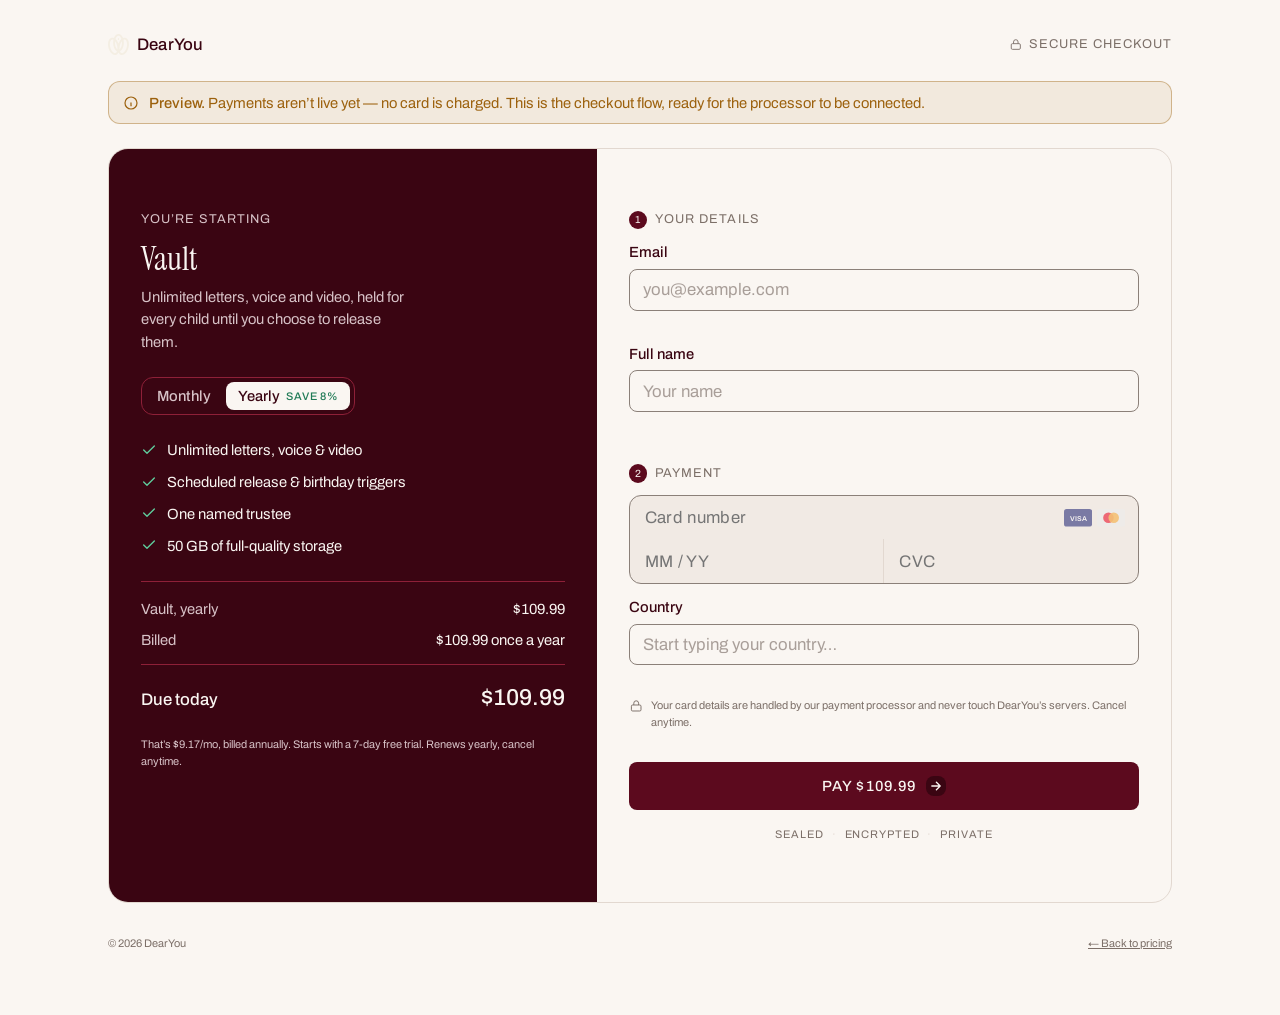
==== commit 0e0269e7: "Match pricing to the canonical record Landing pricing section and the checkout now carry the same fi" ====
--- a/checkout.html
+++ b/checkout.html
@@ -343,18 +343,18 @@
       <div class="billing" role="group" aria-label="Billing period" data-billing-wrap>
         <button class="billing__opt" type="button" data-billing="monthly" aria-pressed="false">Monthly</button>
         <button class="billing__opt" type="button" data-billing="yearly" aria-pressed="true">
-          Yearly <span class="billing__save">Save 25%</span>
+          Yearly <span class="billing__save">Save 8%</span>
         </button>
       </div>
 
       <ul class="summary__feats" data-sum-feats></ul>
 
       <div class="summary__lines">
-        <div class="line"><span data-sum-itemname>Vault, yearly</span><span data-sum-itemprice>$108.00</span></div>
+        <div class="line"><span data-sum-itemname>Vault, yearly</span><span data-sum-itemprice>$109.99</span></div>
         <div class="line" data-sum-billedrow><span>Billed</span><span data-sum-billed>Once a year</span></div>
         <div class="line line--total">
           <span class="line__k">Due today</span>
-          <span class="line__v" data-sum-total>$108.00</span>
+          <span class="line__v" data-sum-total>$109.99</span>
         </div>
         <p class="line__note" data-sum-foot></p>
       </div>
@@ -481,9 +481,9 @@
 (() => {
   const money = n => '$' + n.toFixed(2);
 
-  // Matches the landing page: Vault is a monthly rate ($12, or $9 billed
-  // yearly); Forever is a single payment. Yearly total = 12 x the monthly
-  // yearly rate.
+  // Matches the landing page's pricing section: one Vault plan on 50 GB, at
+  // $9.99/month or a flat $109.99/year (not twelve monthly payments). Each
+  // period carries its own total and its per-month equivalent for the footnote.
   const PLANS = {
     vault: {
       name: 'Vault',
@@ -492,22 +492,13 @@
         'Unlimited letters, voice & video',
         'Scheduled release & birthday triggers',
         'One named trustee',
-        'Full-quality storage for every child'
+        '50 GB of full-quality storage'
       ],
       billed: true,
-      rates: { monthly: 12, yearly: 9 }   // per month
-    },
-    forever: {
-      name: 'Forever',
-      blurb: 'Everything in Vault, held for life — endowed storage, no renewals to miss, no lapsed card to close the vault.',
-      feats: [
-        'Everything in Vault, for life',
-        'One payment, no renewals',
-        'Endowed storage',
-        'Named trustee & full-quality storage'
-      ],
-      billed: false,
-      oneTime: 390
+      rates: {
+        monthly: { total: 9.99,   perMonth: 9.99 },
+        yearly:  { total: 109.99, perMonth: 109.99 / 12 }
+      }
     }
   };
 
@@ -545,17 +536,16 @@
     let total, itemLabel, billedText, foot, payLabel;
 
     if (plan.billed) {
-      const perMonth = plan.rates[period];
+      const rate = plan.rates[period];
+      total = rate.total;
       if (period === 'yearly') {
-        total = perMonth * 12;
         itemLabel = `${plan.name}, yearly`;
         billedText = `${money(total)} once a year`;
-        foot = `That’s ${money(perMonth)}/mo, billed annually. Renews yearly. Cancel anytime.`;
+        foot = `That’s ${money(rate.perMonth)}/mo, billed annually. Starts with a 7-day free trial. Renews yearly, cancel anytime.`;
       } else {
-        total = perMonth;
         itemLabel = `${plan.name}, monthly`;
         billedText = `${money(total)} each month`;
-        foot = `${money(perMonth)}/mo. Renews monthly. Cancel anytime.`;
+        foot = `${money(rate.perMonth)}/mo. Starts with a 7-day free trial. Renews monthly, cancel anytime.`;
       }
       billedRow.hidden = false;
       payLabel = `Pay ${money(total)}`;
--- a/tokens.css
+++ b/tokens.css
@@ -131,12 +131,12 @@
   --section-y:       clamp(4rem, 2rem + 10vw, 10rem);
   --section-y-large: clamp(6rem, 3rem + 15vw, 15rem);
 
-  /* Squared, not rounded. The reference sits at 2.67px on every control and
-     5.33px on the nav bar itself; nothing on that site is a pill. */
-  --radius-xs:   0.1875rem;  /*  3px — buttons, icon boxes, nav links */
-  --radius-sm:   0.3125rem;  /*  5px — the nav bar, cards */
-  --radius-md:   0.5rem;
-  --radius-lg:   0.75rem;
+  /* Softly rounded. Every control and surface curves from these four
+     tokens, so the whole site rounds together from here. */
+  --radius-xs:   0.5rem;     /*  8px — buttons, icon boxes, nav links */
+  --radius-sm:   0.75rem;    /* 12px — the nav bar, cards */
+  --radius-md:   1rem;       /* 16px — media, larger surfaces */
+  --radius-lg:   1.25rem;    /* 20px — the largest panels */
   --radius-pill: 100vw;      /* status dots only, never a button */
   --border-width: 1px;
 
